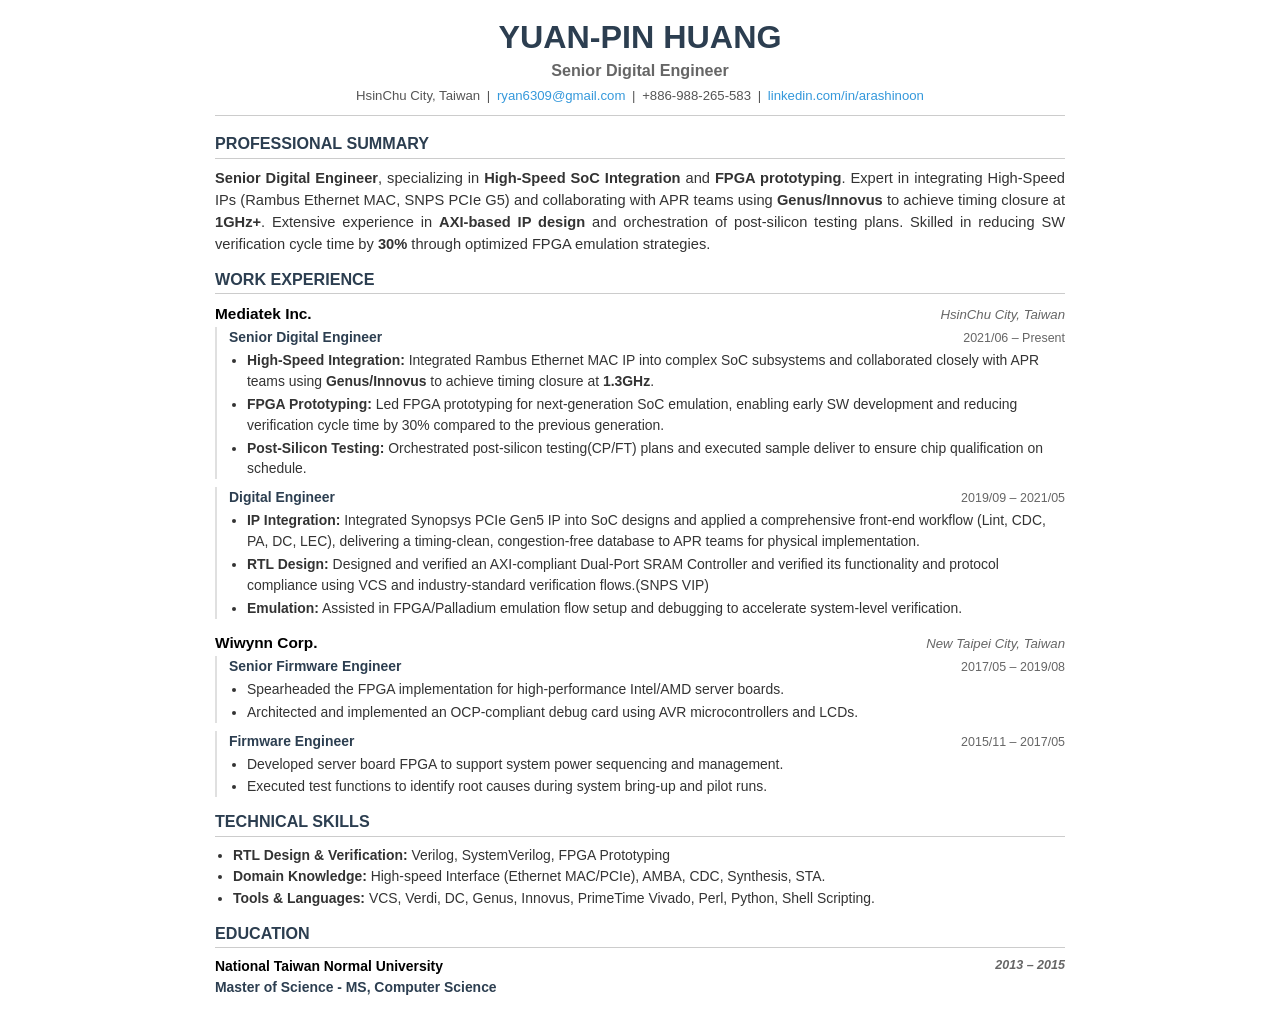
==== index.html @ 2e0be72d "Update index.html update detail" ====
<!DOCTYPE html>
<html lang="en">
<head>
    <meta charset="UTF-8">
    <meta name="viewport" content="width=device-width, initial-scale=1.0">
    <title>Resume - Yuan-Pin Huang</title>
    <style>
        :root {
            --primary-color: #2c3e50;
            --accent-color: #3498db;
            --text-color: #333;
            --bg-color: #fff;
        }

        body {
            font-family: 'Segoe UI', Tahoma, Geneva, Verdana, sans-serif;
            line-height: 1.5;
            font-size: 11pt;
            color: var(--text-color);
            background-color: var(--bg-color);
            margin: 0;
            padding: 20px;
        }

        .resume-container {
            max-width: 850px;
            margin: 0 auto;
            padding: 0;
        }

        a { color: var(--accent-color); text-decoration: none; }
        
        header {
            text-align: center;
            margin-bottom: 15px;
            border-bottom: 1px solid #ccc;
            padding-bottom: 10px;
        }

        h1 {
            margin: 0;
            font-size: 2.2em;
            color: var(--primary-color);
            text-transform: uppercase;
            line-height: 1.1;
        }

        .job-title-main {
            font-size: 1.1em;
            color: #666;
            font-weight: 600;
            margin: 3px 0;
        }

        .contact-info { font-size: 0.9em; color: #555; margin-top: 3px; }
        .contact-info span { margin: 0 3px; }

        h2 {
            color: var(--primary-color);
            border-bottom: 1px solid #ccc;
            padding-bottom: 2px;
            margin-top: 12px;
            margin-bottom: 8px;
            font-size: 1.1em;
            text-transform: uppercase;
        }

        p { margin: 0 0 5px 0; text-align: justify; }

        .job-entry {
            margin-bottom: 12px;
        }

        .company-header {
            display: flex;
            justify-content: space-between;
            align-items: baseline;
            margin-bottom: 2px;
        }

        .company-name { font-weight: bold; font-size: 1.05em; color: #000; }
        .location { font-style: italic; color: #666; font-size: 0.9em; }

        .role-block {
            padding-left: 12px;
            border-left: 2px solid #e0e0e0;
            margin-bottom: 4px;
        }

        .role-block + .role-block {
            margin-top: 8px;
        }

        .role-header {
            display: flex;
            justify-content: space-between;
            align-items: baseline;
            margin-bottom: 1px;
        }

        .role-title { font-weight: 700; color: var(--primary-color); font-size: 0.95em; }
        .role-date { font-family: 'Segoe UI', sans-serif; color: #666; font-size: 0.85em; }

        ul {
            margin-top: 2px;
            padding-left: 18px;
            margin-bottom: 0;
        }

        li {
            margin-bottom: 2px;
            font-size: 0.95em;
        }

        .skills-list li { margin-bottom: 1px; }

        .education-entry { margin-bottom: 6px; }
        .education-header {
            display: flex;
            justify-content: space-between;
            font-weight: bold;
            font-size: 0.95em;
            color: #000;
        }
        .education-degree {
            color: var(--primary-color);
            font-weight: 600;
            font-size: 0.95em;
            margin-top: 0px;
        }

        @media print {
            @page {
                margin: 0.5cm 1cm;
                size: A4;
            }
            body { background-color: #fff; -webkit-print-color-adjust: exact; }
            .resume-container { width: 100%; padding: 0; margin: 0; }
        }
    </style>
</head>
<body>

    <div class="resume-container">
        <header>
            <h1>Yuan-Pin Huang</h1> 
            <div class="job-title-main">Senior Digital Engineer</div>
            <div class="contact-info">
                <span>HsinChu City, Taiwan</span> |
                <span><a href="mailto:ryan6309@gmail.com">ryan6309@gmail.com</a></span> |
                <span>+886-988-265-583</span> |
                <span><a href="https://www.linkedin.com/in/arashinoon/" target="_blank">linkedin.com/in/arashinoon</a></span>
            </div>
        </header>

        <section>
            <h2>Professional Summary</h2>
            <div class="section-content">
                <p>
                    <b>Senior Digital Engineer</b>, specializing in <b>High-Speed SoC Integration</b> and <b>FPGA prototyping</b>. Expert in integrating High-Speed IPs (Rambus Ethernet MAC, SNPS PCIe G5) and collaborating with APR teams using <b>Genus/Innovus</b>  to achieve timing closure at <b>1GHz+</b>. Extensive experience in <b>AXI-based IP design</b> and orchestration of post-silicon testing plans. Skilled in reducing SW verification cycle time by <b>30%</b> through optimized FPGA emulation strategies.
                </p>
            </div>
        </section>

        <section>
            <h2>Work Experience</h2>
            
            <div class="job-entry">
                <div class="company-header">
                    <span class="company-name">Mediatek Inc.</span>
                    <span class="location">HsinChu City, Taiwan</span>
                </div>

                <div class="role-block">
                    <div class="role-header">
                        <span class="role-title">Senior Digital Engineer</span>
                        <span class="role-date">2021/06 – Present</span>
                    </div>
                    <ul>
                        <li><strong>High-Speed Integration:</strong> Integrated Rambus Ethernet MAC IP into complex SoC subsystems and collaborated closely with APR teams using <b>Genus/Innovus</b> to achieve timing closure at <b>1.3GHz</b>.</li>
                        <li><strong>FPGA Prototyping:</strong> Led FPGA prototyping for next-generation SoC emulation, enabling early SW development and reducing verification cycle time by 30% compared to the previous generation.</li>
                        <li><strong>Post-Silicon Testing:</strong> Orchestrated post-silicon testing(CP/FT) plans and executed sample deliver to ensure chip qualification on schedule. </li>
                    </ul>
                </div>

                <div class="role-block">
                    <div class="role-header">
                        <span class="role-title">Digital Engineer</span>
                        <span class="role-date">2019/09 – 2021/05</span>
                    </div>
                    <ul>
                        <li><strong>IP Integration:</strong> Integrated Synopsys PCIe Gen5 IP into SoC designs and applied a comprehensive front-end workflow (Lint, CDC, PA, DC, LEC), delivering a timing-clean, congestion-free database to APR teams for physical implementation.</li>
                        <li><strong>RTL Design:</strong> Designed and verified an AXI-compliant Dual-Port SRAM Controller and verified its functionality and protocol compliance using VCS and industry-standard verification flows.(SNPS VIP)</li>
                        <li><strong>Emulation:</strong> Assisted in FPGA/Palladium emulation flow setup and debugging to accelerate system-level verification.</li>
                    </ul>
                </div>
            </div>

            <div class="job-entry">
                <div class="company-header">
                    <span class="company-name">Wiwynn Corp.</span>
                    <span class="location">New Taipei City, Taiwan</span>
                </div>

                <div class="role-block">
                    <div class="role-header">
                        <span class="role-title">Senior Firmware Engineer</span>
                        <span class="role-date">2017/05 – 2019/08</span>
                    </div>
                    <ul>
                        <li>Spearheaded the FPGA implementation for high-performance Intel/AMD server boards.</li>
                        <li>Architected and implemented an OCP-compliant debug card using AVR microcontrollers and LCDs.</li>
                    </ul>
                </div>

                <div class="role-block">
                    <div class="role-header">
                        <span class="role-title">Firmware Engineer</span>
                        <span class="role-date">2015/11 – 2017/05</span>
                    </div>
                    <ul>
                        <li>Developed server board FPGA to support system power sequencing and management.</li>
                        <li>Executed test functions to identify root causes during system bring-up and pilot runs.</li>
                    </ul>
                </div>
            </div>

        </section>

        <section>
            <h2>Technical Skills</h2>
            <ul class="skills-list">
                <li><strong>RTL Design & Verification:</strong> Verilog, SystemVerilog, FPGA Prototyping</li>
                <li><strong>Domain Knowledge:</strong> High-speed Interface (Ethernet MAC/PCIe), AMBA, CDC, Synthesis, STA.</li>
                <li><strong>Tools & Languages:</strong> VCS, Verdi, DC, Genus, Innovus, PrimeTime Vivado, Perl, Python, Shell Scripting.</li>
            </ul>
        </section>

        <section>
            <h2>Education</h2>
            <div class="section-content">
                <div class="education-entry">
                    <div class="education-header">
                        <span>National Taiwan Normal University</span>
                        <span class="location">2013 – 2015</span>
                    </div>
                    <div class="education-degree">Master of Science - MS, Computer Science</div>
                </div>
            </div>
        </section>

    </div>

</body>
</html>
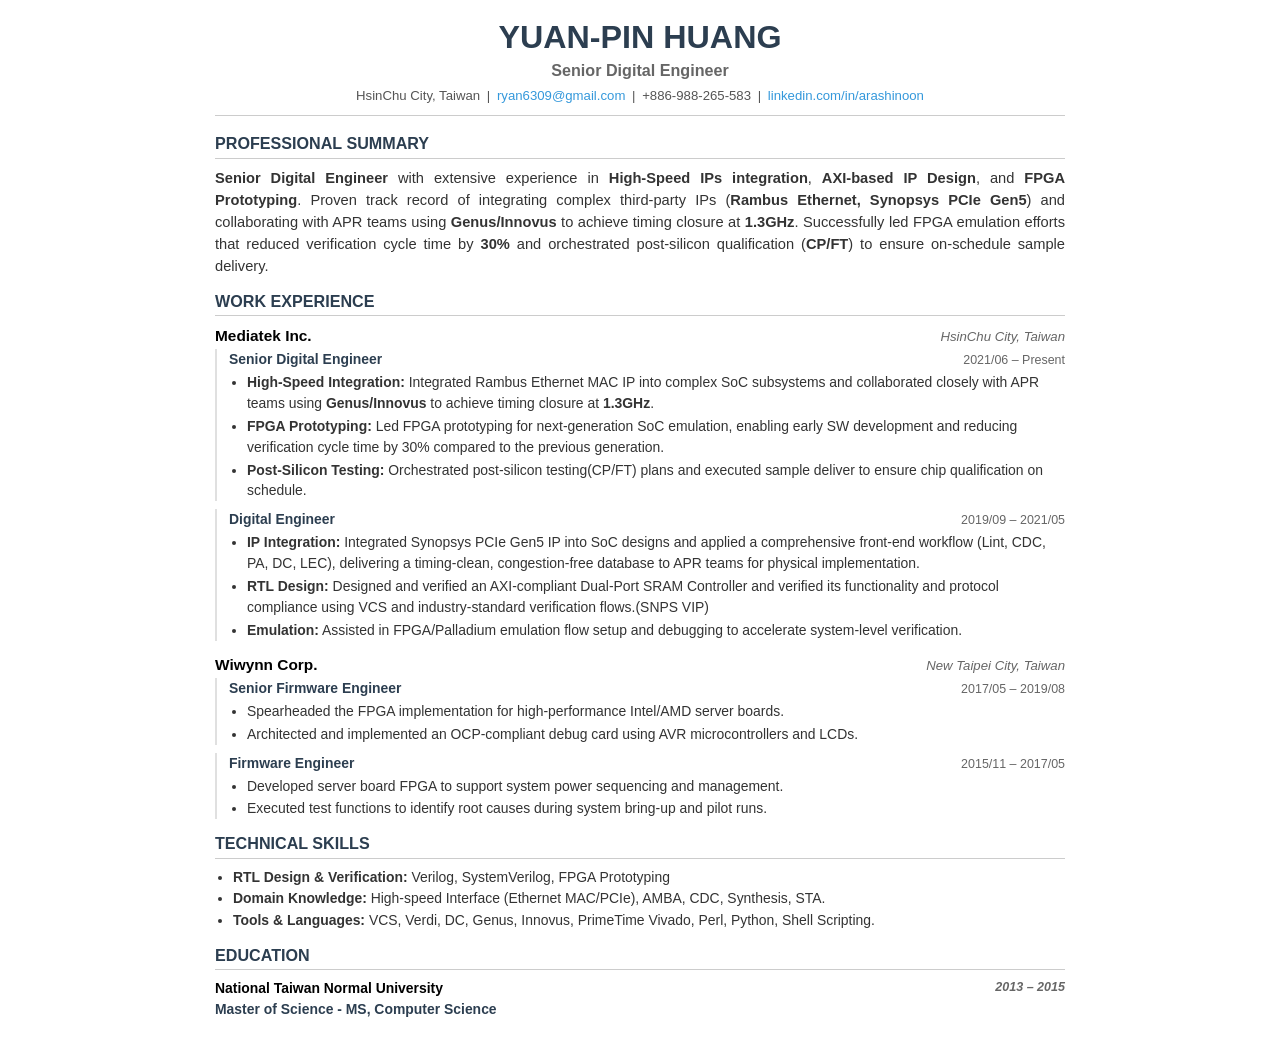
==== commit affb8bdf: "Update index.html update summary" ====
--- a/index.html
+++ b/index.html
@@ -157,7 +157,7 @@
             <h2>Professional Summary</h2>
             <div class="section-content">
                 <p>
-                    <b>Senior Digital Engineer</b>, specializing in <b>High-Speed SoC Integration</b> and <b>FPGA prototyping</b>. Expert in integrating High-Speed IPs (Rambus Ethernet MAC, SNPS PCIe G5) and collaborating with APR teams using <b>Genus/Innovus</b>  to achieve timing closure at <b>1GHz+</b>. Extensive experience in <b>AXI-based IP design</b> and orchestration of post-silicon testing plans. Skilled in reducing SW verification cycle time by <b>30%</b> through optimized FPGA emulation strategies.
+                    <b>Senior Digital Engineer</b> with extensive experience in <b>High-Speed IPs integration</b>, <b>AXI-based IP Design</b>, and <b>FPGA Prototyping</b>. Proven track record of integrating complex third-party IPs (<b>Rambus Ethernet, Synopsys PCIe Gen5</b>) and collaborating with APR teams using <b>Genus/Innovus</b> to achieve timing closure at <b>1.3GHz</b>. Successfully led FPGA emulation efforts that reduced verification cycle time by <b>30%</b> and orchestrated post-silicon qualification (<b>CP/FT</b>) to ensure on-schedule sample delivery.
                 </p>
             </div>
         </section>
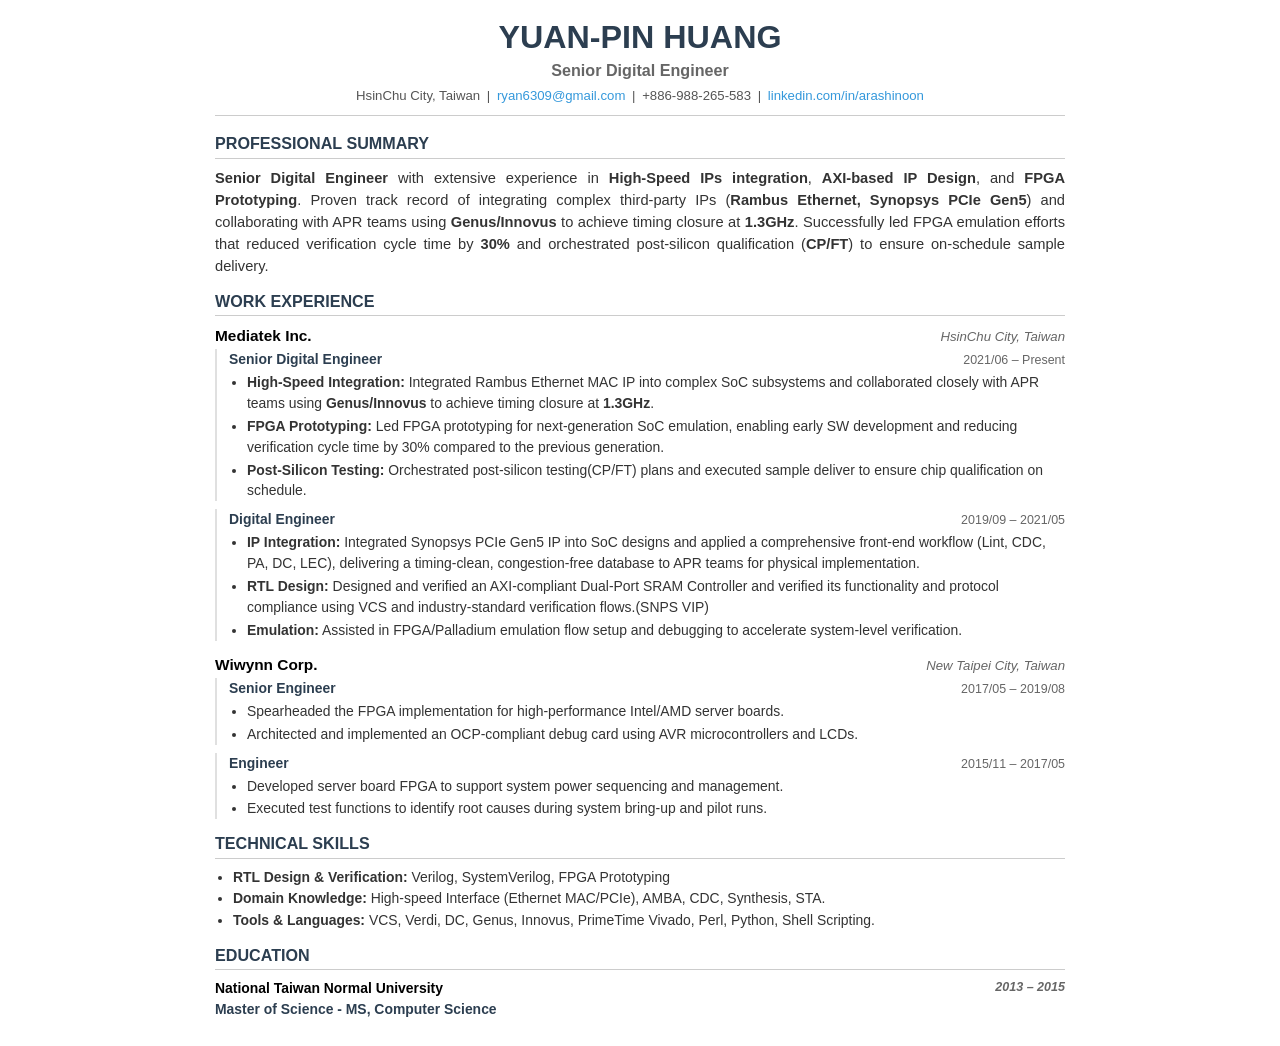
==== commit 1b69f053: "Update index.html upd" ====
--- a/index.html
+++ b/index.html
@@ -204,7 +204,7 @@
 
                 <div class="role-block">
                     <div class="role-header">
-                        <span class="role-title">Senior Firmware Engineer</span>
+                        <span class="role-title">Senior Engineer</span>
                         <span class="role-date">2017/05 – 2019/08</span>
                     </div>
                     <ul>
@@ -215,7 +215,7 @@
 
                 <div class="role-block">
                     <div class="role-header">
-                        <span class="role-title">Firmware Engineer</span>
+                        <span class="role-title">Engineer</span>
                         <span class="role-date">2015/11 – 2017/05</span>
                     </div>
                     <ul>
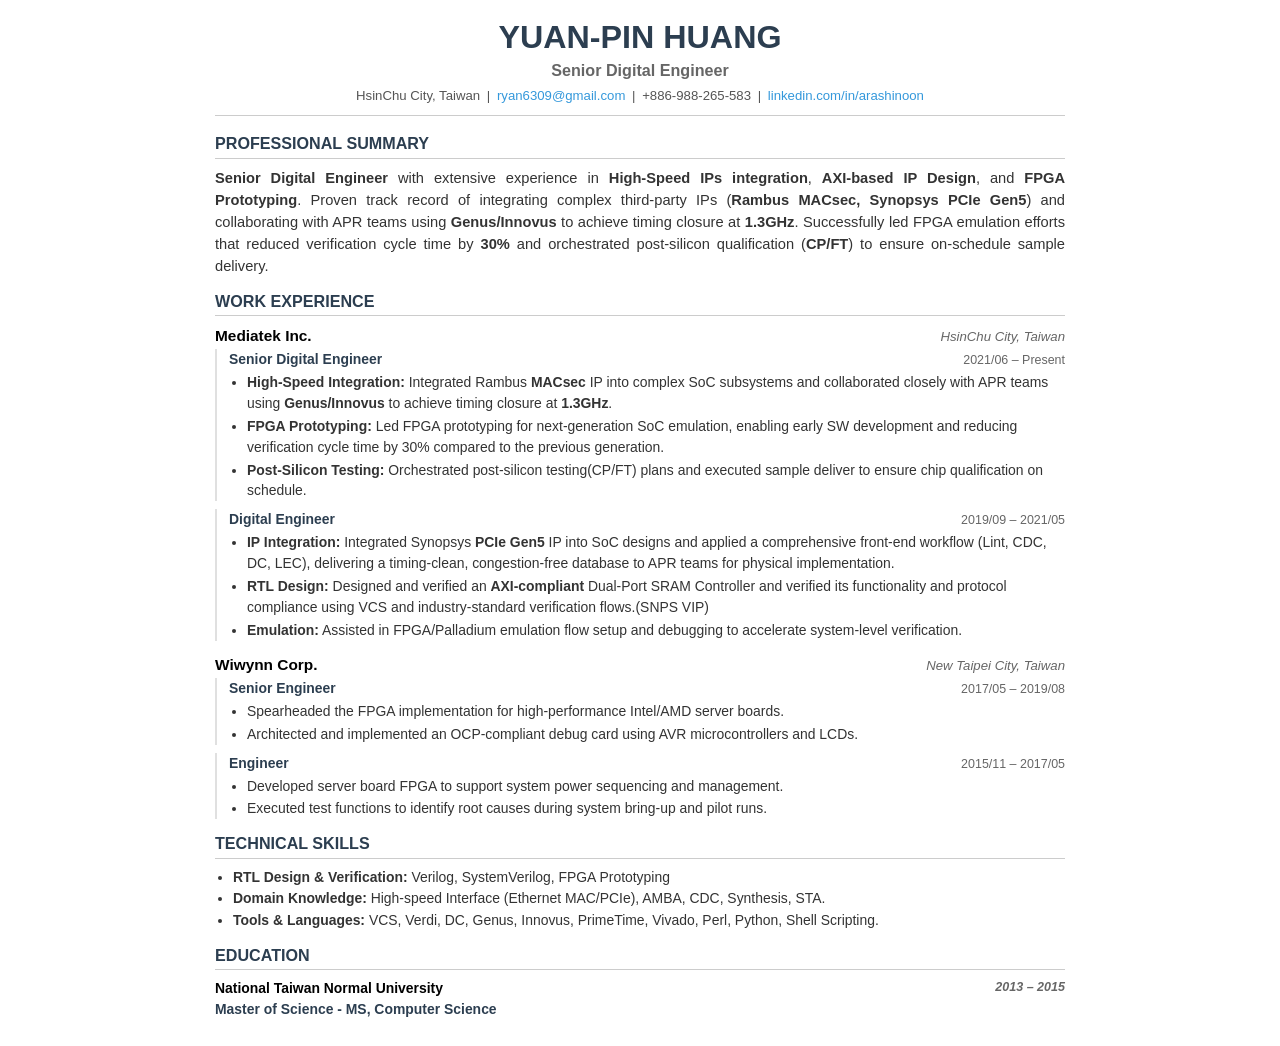
==== commit 145387e1: "Update index.html Update the terminology used in the document." ====
--- a/index.html
+++ b/index.html
@@ -157,7 +157,7 @@
             <h2>Professional Summary</h2>
             <div class="section-content">
                 <p>
-                    <b>Senior Digital Engineer</b> with extensive experience in <b>High-Speed IPs integration</b>, <b>AXI-based IP Design</b>, and <b>FPGA Prototyping</b>. Proven track record of integrating complex third-party IPs (<b>Rambus Ethernet, Synopsys PCIe Gen5</b>) and collaborating with APR teams using <b>Genus/Innovus</b> to achieve timing closure at <b>1.3GHz</b>. Successfully led FPGA emulation efforts that reduced verification cycle time by <b>30%</b> and orchestrated post-silicon qualification (<b>CP/FT</b>) to ensure on-schedule sample delivery.
+                    <b>Senior Digital Engineer</b> with extensive experience in <b>High-Speed IPs integration</b>, <b>AXI-based IP Design</b>, and <b>FPGA Prototyping</b>. Proven track record of integrating complex third-party IPs (<b>Rambus MACsec, Synopsys PCIe Gen5</b>) and collaborating with APR teams using <b>Genus/Innovus</b> to achieve timing closure at <b>1.3GHz</b>. Successfully led FPGA emulation efforts that reduced verification cycle time by <b>30%</b> and orchestrated post-silicon qualification (<b>CP/FT</b>) to ensure on-schedule sample delivery.
                 </p>
             </div>
         </section>
@@ -177,7 +177,7 @@
                         <span class="role-date">2021/06 – Present</span>
                     </div>
                     <ul>
-                        <li><strong>High-Speed Integration:</strong> Integrated Rambus Ethernet MAC IP into complex SoC subsystems and collaborated closely with APR teams using <b>Genus/Innovus</b> to achieve timing closure at <b>1.3GHz</b>.</li>
+                        <li><strong>High-Speed Integration:</strong> Integrated Rambus <b>MACsec</b> IP into complex SoC subsystems and collaborated closely with APR teams using <b>Genus/Innovus</b> to achieve timing closure at <b>1.3GHz</b>.</li>
                         <li><strong>FPGA Prototyping:</strong> Led FPGA prototyping for next-generation SoC emulation, enabling early SW development and reducing verification cycle time by 30% compared to the previous generation.</li>
                         <li><strong>Post-Silicon Testing:</strong> Orchestrated post-silicon testing(CP/FT) plans and executed sample deliver to ensure chip qualification on schedule. </li>
                     </ul>
@@ -189,8 +189,8 @@
                         <span class="role-date">2019/09 – 2021/05</span>
                     </div>
                     <ul>
-                        <li><strong>IP Integration:</strong> Integrated Synopsys PCIe Gen5 IP into SoC designs and applied a comprehensive front-end workflow (Lint, CDC, PA, DC, LEC), delivering a timing-clean, congestion-free database to APR teams for physical implementation.</li>
-                        <li><strong>RTL Design:</strong> Designed and verified an AXI-compliant Dual-Port SRAM Controller and verified its functionality and protocol compliance using VCS and industry-standard verification flows.(SNPS VIP)</li>
+                        <li><strong>IP Integration:</strong> Integrated Synopsys <b>PCIe Gen5</b> IP into SoC designs and applied a comprehensive front-end workflow (Lint, CDC, DC, LEC), delivering a timing-clean, congestion-free database to APR teams for physical implementation.</li>
+                        <li><strong>RTL Design:</strong> Designed and verified an <b>AXI-compliant</b> Dual-Port SRAM Controller and verified its functionality and protocol compliance using VCS and industry-standard verification flows.(SNPS VIP)</li>
                         <li><strong>Emulation:</strong> Assisted in FPGA/Palladium emulation flow setup and debugging to accelerate system-level verification.</li>
                     </ul>
                 </div>
@@ -232,7 +232,7 @@
             <ul class="skills-list">
                 <li><strong>RTL Design & Verification:</strong> Verilog, SystemVerilog, FPGA Prototyping</li>
                 <li><strong>Domain Knowledge:</strong> High-speed Interface (Ethernet MAC/PCIe), AMBA, CDC, Synthesis, STA.</li>
-                <li><strong>Tools & Languages:</strong> VCS, Verdi, DC, Genus, Innovus, PrimeTime Vivado, Perl, Python, Shell Scripting.</li>
+                <li><strong>Tools & Languages:</strong> VCS, Verdi, DC, Genus, Innovus, PrimeTime, Vivado, Perl, Python, Shell Scripting.</li>
             </ul>
         </section>
 
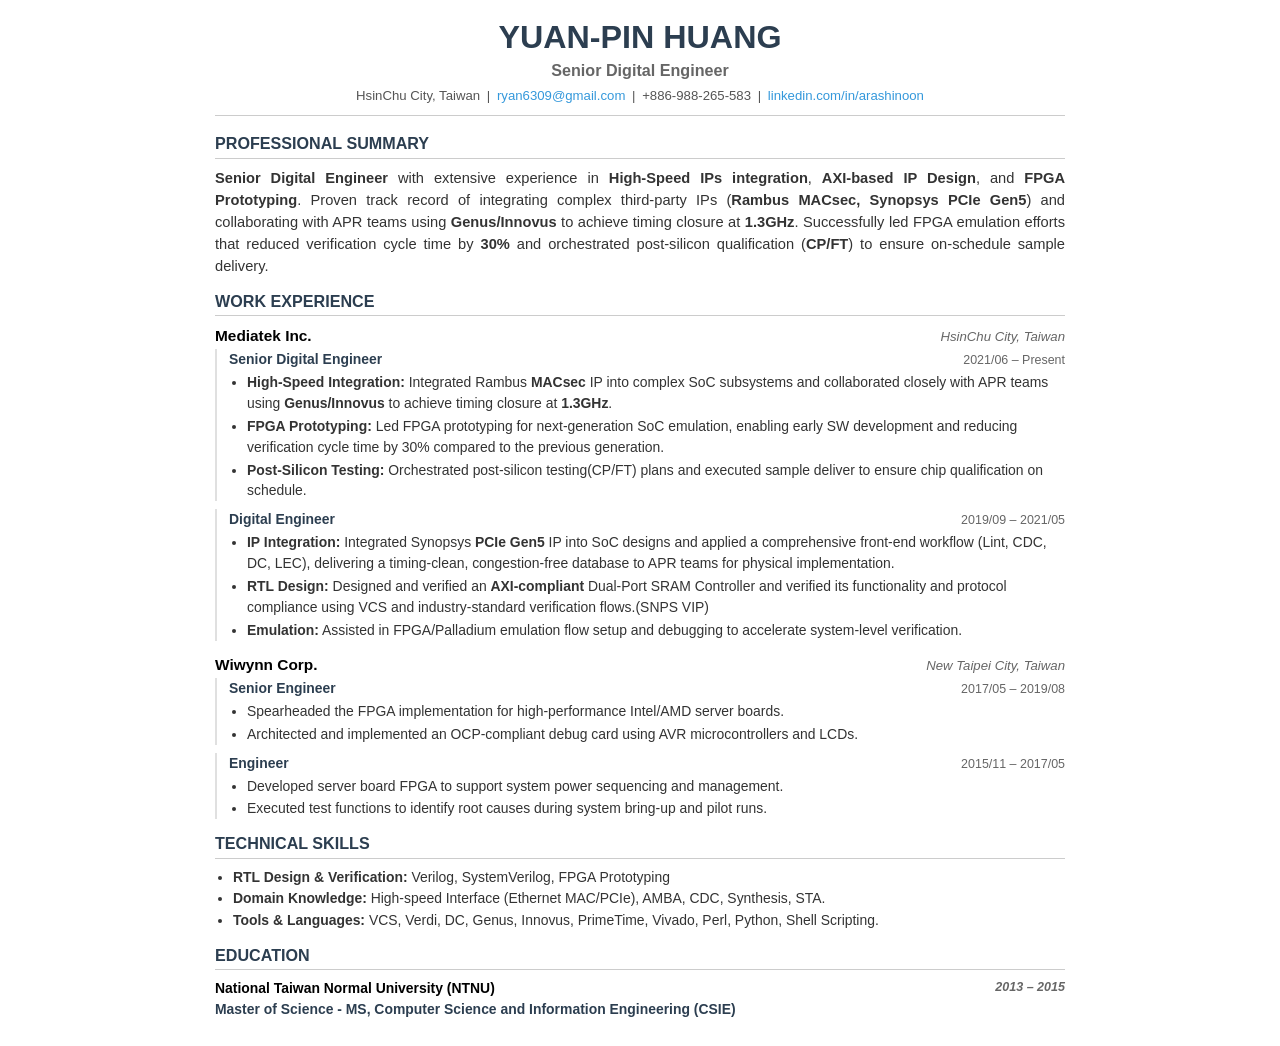
==== commit f71eff39: "Update index.html Update education" ====
--- a/index.html
+++ b/index.html
@@ -241,10 +241,10 @@
             <div class="section-content">
                 <div class="education-entry">
                     <div class="education-header">
-                        <span>National Taiwan Normal University</span>
+                        <span>National Taiwan Normal University (NTNU)</span>
                         <span class="location">2013 – 2015</span>
                     </div>
-                    <div class="education-degree">Master of Science - MS, Computer Science</div>
+                    <div class="education-degree">Master of Science - MS, Computer Science and Information Engineering (CSIE)</div>
                 </div>
             </div>
         </section>
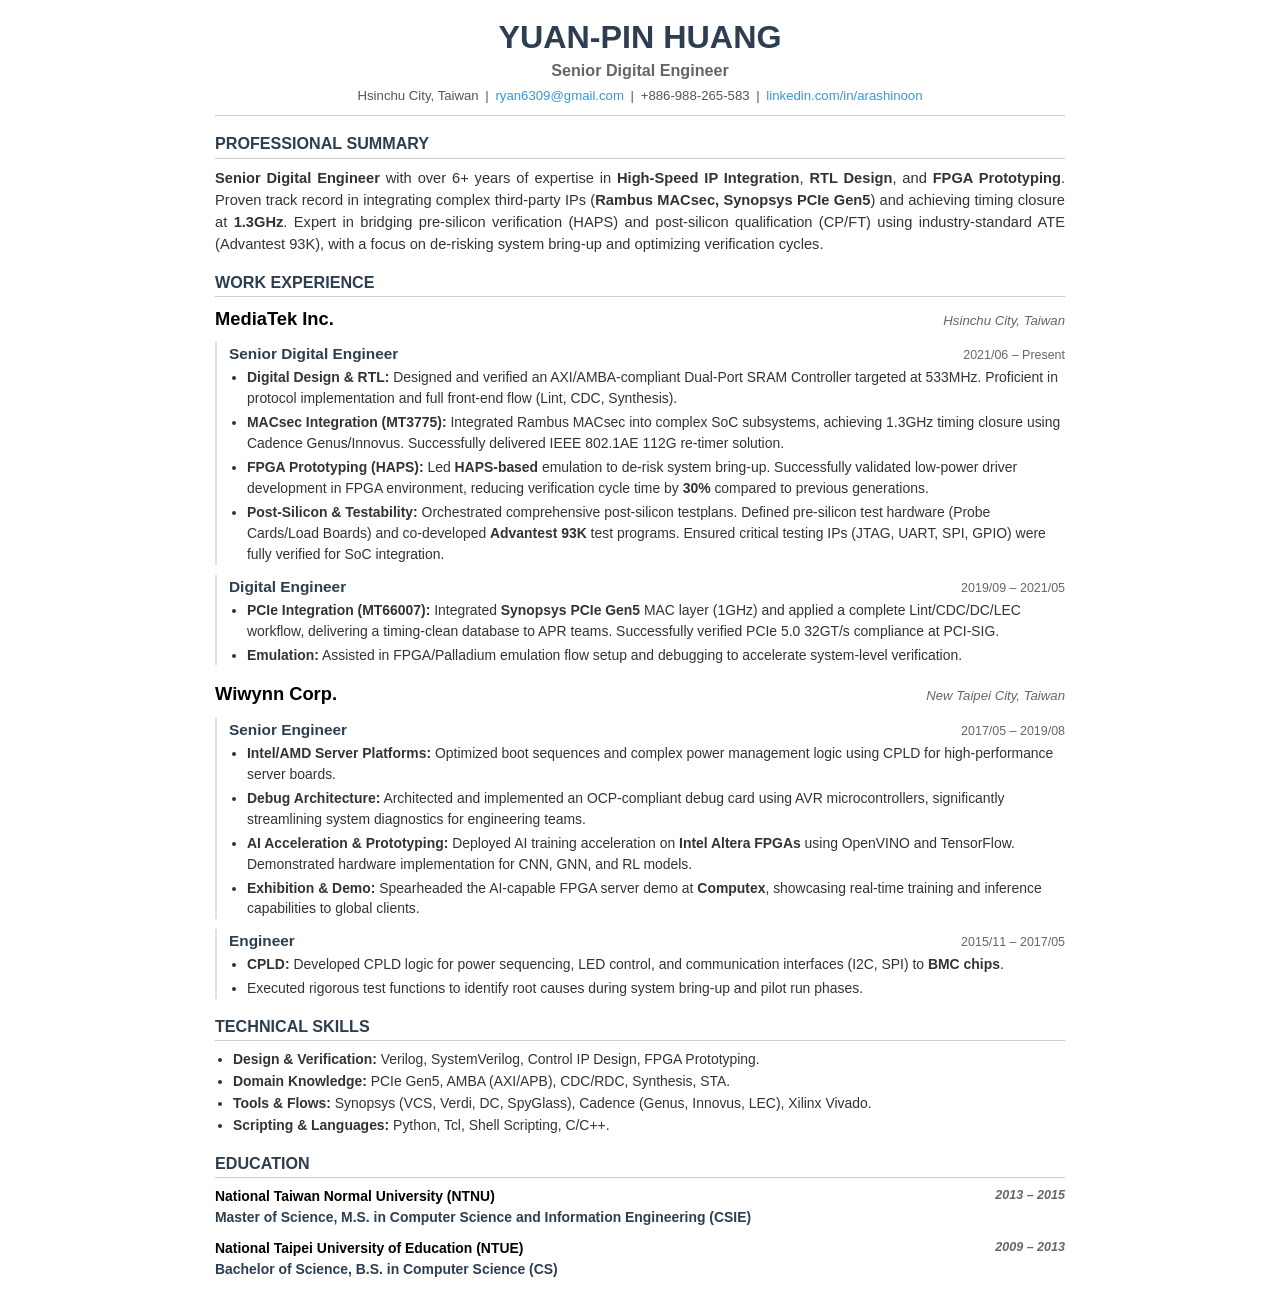
==== commit 6b95fbbf: "Update index.html Update 0327" ====
--- a/index.html
+++ b/index.html
@@ -59,7 +59,7 @@
             color: var(--primary-color);
             border-bottom: 1px solid #ccc;
             padding-bottom: 2px;
-            margin-top: 12px;
+            margin-top: 15px;
             margin-bottom: 8px;
             font-size: 1.1em;
             text-transform: uppercase;
@@ -68,27 +68,27 @@
         p { margin: 0 0 5px 0; text-align: justify; }
 
         .job-entry {
-            margin-bottom: 12px;
+            margin-bottom: 15px;
         }
 
         .company-header {
             display: flex;
             justify-content: space-between;
             align-items: baseline;
-            margin-bottom: 2px;
-        }
-
-        .company-name { font-weight: bold; font-size: 1.05em; color: #000; }
+            margin-bottom: 10px;
+        }
+
+        .company-name { font-weight: bold; font-size: 1.25em; color: #000; }
         .location { font-style: italic; color: #666; font-size: 0.9em; }
 
         .role-block {
             padding-left: 12px;
             border-left: 2px solid #e0e0e0;
-            margin-bottom: 4px;
+            margin-bottom: 6px;
         }
 
         .role-block + .role-block {
-            margin-top: 8px;
+            margin-top: 10px;
         }
 
         .role-header {
@@ -98,7 +98,7 @@
             margin-bottom: 1px;
         }
 
-        .role-title { font-weight: 700; color: var(--primary-color); font-size: 0.95em; }
+        .role-title { font-weight: 700; color: var(--primary-color); font-size: 1.05em; }
         .role-date { font-family: 'Segoe UI', sans-serif; color: #666; font-size: 0.85em; }
 
         ul {
@@ -108,13 +108,15 @@
         }
 
         li {
-            margin-bottom: 2px;
+            margin-bottom: 3px;
             font-size: 0.95em;
         }
 
-        .skills-list li { margin-bottom: 1px; }
-
-        .education-entry { margin-bottom: 6px; }
+        .skills-list li {
+            margin-bottom: 1px;
+        }
+
+        .education-entry { margin-bottom: 10px; }
         .education-header {
             display: flex;
             justify-content: space-between;
@@ -126,16 +128,17 @@
             color: var(--primary-color);
             font-weight: 600;
             font-size: 0.95em;
-            margin-top: 0px;
+            margin-bottom: 8px;
         }
 
         @media print {
             @page {
-                margin: 0.5cm 1cm;
+                margin: 0.8cm 1.2cm;
                 size: A4;
             }
             body { background-color: #fff; -webkit-print-color-adjust: exact; }
             .resume-container { width: 100%; padding: 0; margin: 0; }
+            h2 { margin-top: 10px; }
         }
     </style>
 </head>
@@ -146,7 +149,7 @@
             <h1>Yuan-Pin Huang</h1> 
             <div class="job-title-main">Senior Digital Engineer</div>
             <div class="contact-info">
-                <span>HsinChu City, Taiwan</span> |
+                <span>Hsinchu City, Taiwan</span> |
                 <span><a href="mailto:ryan6309@gmail.com">ryan6309@gmail.com</a></span> |
                 <span>+886-988-265-583</span> |
                 <span><a href="https://www.linkedin.com/in/arashinoon/" target="_blank">linkedin.com/in/arashinoon</a></span>
@@ -157,7 +160,7 @@
             <h2>Professional Summary</h2>
             <div class="section-content">
                 <p>
-                    <b>Senior Digital Engineer</b> with extensive experience in <b>High-Speed IPs integration</b>, <b>AXI-based IP Design</b>, and <b>FPGA Prototyping</b>. Proven track record of integrating complex third-party IPs (<b>Rambus MACsec, Synopsys PCIe Gen5</b>) and collaborating with APR teams using <b>Genus/Innovus</b> to achieve timing closure at <b>1.3GHz</b>. Successfully led FPGA emulation efforts that reduced verification cycle time by <b>30%</b> and orchestrated post-silicon qualification (<b>CP/FT</b>) to ensure on-schedule sample delivery.
+                    <b>Senior Digital Engineer</b> with over 6+ years of expertise in <b>High-Speed IP Integration</b>, <b>RTL Design</b>, and <b>FPGA Prototyping</b>. Proven track record in integrating complex third-party IPs (<b>Rambus MACsec, Synopsys PCIe Gen5</b>) and achieving timing closure at <b>1.3GHz</b>. Expert in bridging pre-silicon verification (HAPS) and post-silicon qualification (CP/FT) using industry-standard ATE (Advantest 93K), with a focus on de-risking system bring-up and optimizing verification cycles.
                 </p>
             </div>
         </section>
@@ -167,8 +170,8 @@
             
             <div class="job-entry">
                 <div class="company-header">
-                    <span class="company-name">Mediatek Inc.</span>
-                    <span class="location">HsinChu City, Taiwan</span>
+                    <span class="company-name">MediaTek Inc.</span>
+                    <span class="location">Hsinchu City, Taiwan</span>
                 </div>
 
                 <div class="role-block">
@@ -177,9 +180,10 @@
                         <span class="role-date">2021/06 – Present</span>
                     </div>
                     <ul>
-                        <li><strong>High-Speed Integration:</strong> Integrated Rambus <b>MACsec</b> IP into complex SoC subsystems and collaborated closely with APR teams using <b>Genus/Innovus</b> to achieve timing closure at <b>1.3GHz</b>.</li>
-                        <li><strong>FPGA Prototyping:</strong> Led FPGA prototyping for next-generation SoC emulation, enabling early SW development and reducing verification cycle time by 30% compared to the previous generation.</li>
-                        <li><strong>Post-Silicon Testing:</strong> Orchestrated post-silicon testing(CP/FT) plans and executed sample deliver to ensure chip qualification on schedule. </li>
+                        <li><strong>Digital Design & RTL:</strong> Designed and verified an AXI/AMBA-compliant Dual-Port SRAM Controller targeted at 533MHz. Proficient in protocol implementation and full front-end flow (Lint, CDC, Synthesis).</li>
+                        <li><strong>MACsec Integration (MT3775):</strong> Integrated Rambus MACsec into complex SoC subsystems, achieving 1.3GHz timing closure using Cadence Genus/Innovus. Successfully delivered IEEE 802.1AE 112G re-timer solution.</li>
+                        <li><strong>FPGA Prototyping (HAPS):</strong> Led <strong>HAPS-based</strong> emulation to de-risk system bring-up. Successfully validated low-power driver development in FPGA environment, reducing verification cycle time by <strong>30%</strong> compared to previous generations.</li>
+                        <li><strong>Post-Silicon & Testability:</strong> Orchestrated comprehensive post-silicon testplans. Defined pre-silicon test hardware (Probe Cards/Load Boards) and co-developed <strong>Advantest 93K</strong> test programs. Ensured critical testing IPs (JTAG, UART, SPI, GPIO) were fully verified for SoC integration.</li>
                     </ul>
                 </div>
 
@@ -189,8 +193,7 @@
                         <span class="role-date">2019/09 – 2021/05</span>
                     </div>
                     <ul>
-                        <li><strong>IP Integration:</strong> Integrated Synopsys <b>PCIe Gen5</b> IP into SoC designs and applied a comprehensive front-end workflow (Lint, CDC, DC, LEC), delivering a timing-clean, congestion-free database to APR teams for physical implementation.</li>
-                        <li><strong>RTL Design:</strong> Designed and verified an <b>AXI-compliant</b> Dual-Port SRAM Controller and verified its functionality and protocol compliance using VCS and industry-standard verification flows.(SNPS VIP)</li>
+                        <li><strong>PCIe Integration (MT66007):</strong> Integrated <strong>Synopsys PCIe Gen5</strong> MAC layer (1GHz) and applied a complete Lint/CDC/DC/LEC workflow, delivering a timing-clean database to APR teams. Successfully verified PCIe 5.0 32GT/s compliance at PCI-SIG.</li>
                         <li><strong>Emulation:</strong> Assisted in FPGA/Palladium emulation flow setup and debugging to accelerate system-level verification.</li>
                     </ul>
                 </div>
@@ -208,8 +211,10 @@
                         <span class="role-date">2017/05 – 2019/08</span>
                     </div>
                     <ul>
-                        <li>Spearheaded the FPGA implementation for high-performance Intel/AMD server boards.</li>
-                        <li>Architected and implemented an OCP-compliant debug card using AVR microcontrollers and LCDs.</li>
+                        <li><strong>Intel/AMD Server Platforms:</strong> Optimized boot sequences and complex power management logic using CPLD for high-performance server boards.</li>
+                        <li><strong>Debug Architecture:</strong> Architected and implemented an OCP-compliant debug card using AVR microcontrollers, significantly streamlining system diagnostics for engineering teams.</li>
+                        <li><strong>AI Acceleration & Prototyping:</strong> Deployed AI training acceleration on <strong>Intel Altera FPGAs</strong> using OpenVINO and TensorFlow. Demonstrated hardware implementation for CNN, GNN, and RL models.</li>
+                        <li><strong>Exhibition & Demo:</strong> Spearheaded the AI-capable FPGA server demo at <strong>Computex</strong>, showcasing real-time training and inference capabilities to global clients.</li>
                     </ul>
                 </div>
 
@@ -219,8 +224,8 @@
                         <span class="role-date">2015/11 – 2017/05</span>
                     </div>
                     <ul>
-                        <li>Developed server board FPGA to support system power sequencing and management.</li>
-                        <li>Executed test functions to identify root causes during system bring-up and pilot runs.</li>
+                        <li><strong>CPLD:</strong> Developed CPLD logic for power sequencing, LED control, and communication interfaces (I2C, SPI) to <strong>BMC chips</strong>.</li>
+                        <li>Executed rigorous test functions to identify root causes during system bring-up and pilot run phases.</li>
                     </ul>
                 </div>
             </div>
@@ -230,9 +235,10 @@
         <section>
             <h2>Technical Skills</h2>
             <ul class="skills-list">
-                <li><strong>RTL Design & Verification:</strong> Verilog, SystemVerilog, FPGA Prototyping</li>
-                <li><strong>Domain Knowledge:</strong> High-speed Interface (Ethernet MAC/PCIe), AMBA, CDC, Synthesis, STA.</li>
-                <li><strong>Tools & Languages:</strong> VCS, Verdi, DC, Genus, Innovus, PrimeTime, Vivado, Perl, Python, Shell Scripting.</li>
+                <li><strong>Design & Verification:</strong> Verilog, SystemVerilog, Control IP Design, FPGA Prototyping.</li>
+                <li><strong>Domain Knowledge:</strong> PCIe Gen5, AMBA (AXI/APB), CDC/RDC, Synthesis, STA.</li>
+                <li><strong>Tools & Flows:</strong> Synopsys (VCS, Verdi, DC, SpyGlass), Cadence (Genus, Innovus, LEC), Xilinx Vivado.</li>
+                <li><strong>Scripting & Languages:</strong> Python, Tcl, Shell Scripting, C/C++.</li>
             </ul>
         </section>
 
@@ -244,7 +250,13 @@
                         <span>National Taiwan Normal University (NTNU)</span>
                         <span class="location">2013 – 2015</span>
                     </div>
-                    <div class="education-degree">Master of Science - MS, Computer Science and Information Engineering (CSIE)</div>
+                    <div class="education-degree">Master of Science, M.S. in Computer Science and Information Engineering (CSIE)</div>
+                    
+                    <div class="education-header" style="margin-top: 10px;">
+                        <span>National Taipei University of Education (NTUE)</span>
+                        <span class="location">2009 – 2013</span>
+                    </div>
+                    <div class="education-degree">Bachelor of Science, B.S. in Computer Science (CS)</div>
                 </div>
             </div>
         </section>
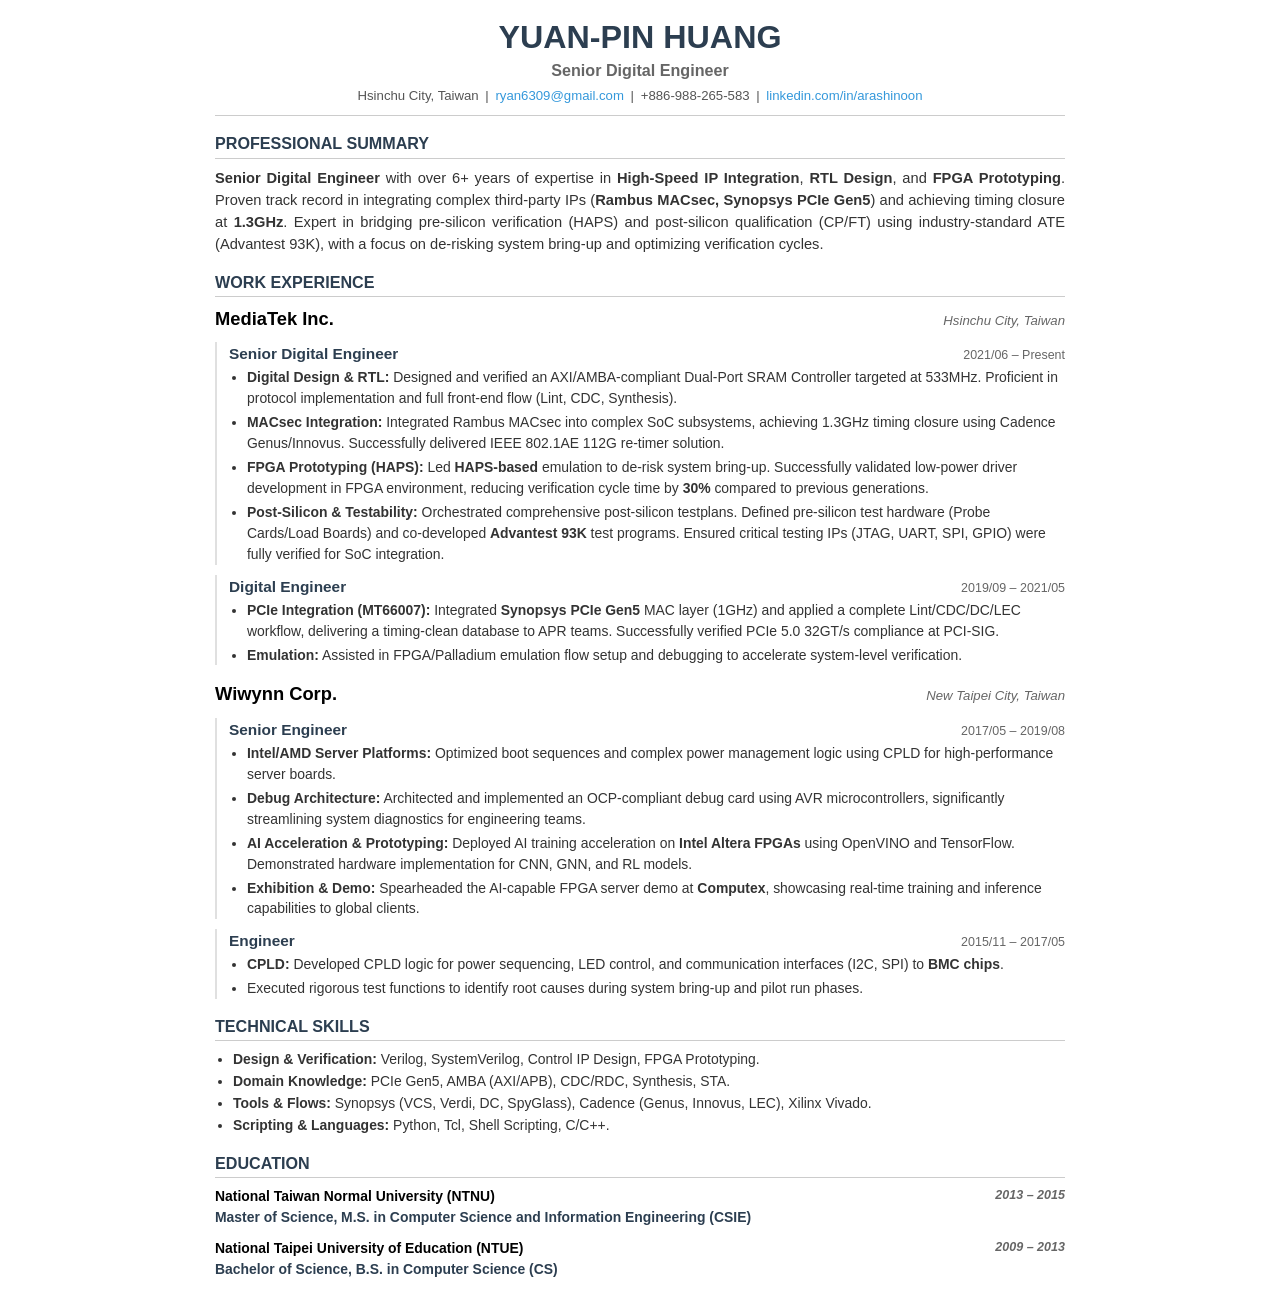
==== commit 627cefb7: "Update index.html update" ====
--- a/index.html
+++ b/index.html
@@ -181,7 +181,7 @@
                     </div>
                     <ul>
                         <li><strong>Digital Design & RTL:</strong> Designed and verified an AXI/AMBA-compliant Dual-Port SRAM Controller targeted at 533MHz. Proficient in protocol implementation and full front-end flow (Lint, CDC, Synthesis).</li>
-                        <li><strong>MACsec Integration (MT3775):</strong> Integrated Rambus MACsec into complex SoC subsystems, achieving 1.3GHz timing closure using Cadence Genus/Innovus. Successfully delivered IEEE 802.1AE 112G re-timer solution.</li>
+                        <li><strong>MACsec Integration:</strong> Integrated Rambus MACsec into complex SoC subsystems, achieving 1.3GHz timing closure using Cadence Genus/Innovus. Successfully delivered IEEE 802.1AE 112G re-timer solution.</li>
                         <li><strong>FPGA Prototyping (HAPS):</strong> Led <strong>HAPS-based</strong> emulation to de-risk system bring-up. Successfully validated low-power driver development in FPGA environment, reducing verification cycle time by <strong>30%</strong> compared to previous generations.</li>
                         <li><strong>Post-Silicon & Testability:</strong> Orchestrated comprehensive post-silicon testplans. Defined pre-silicon test hardware (Probe Cards/Load Boards) and co-developed <strong>Advantest 93K</strong> test programs. Ensured critical testing IPs (JTAG, UART, SPI, GPIO) were fully verified for SoC integration.</li>
                     </ul>
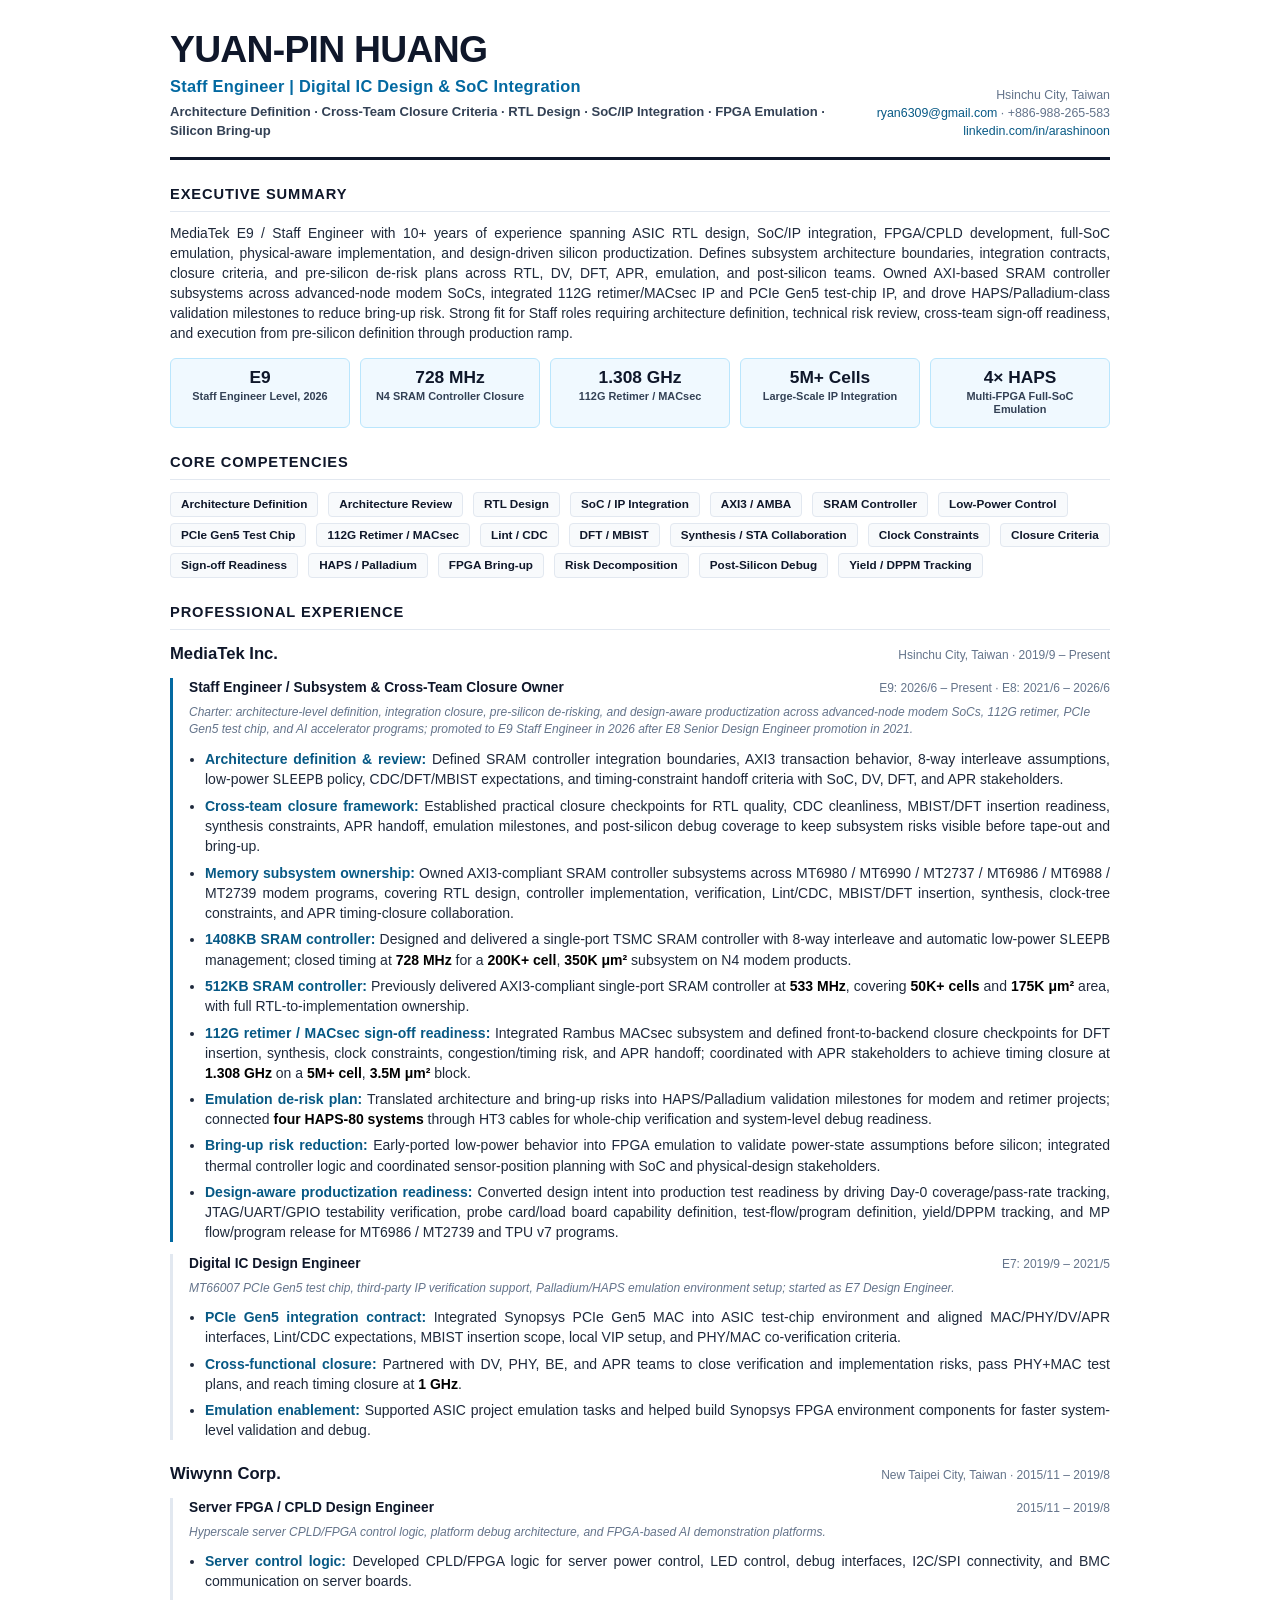
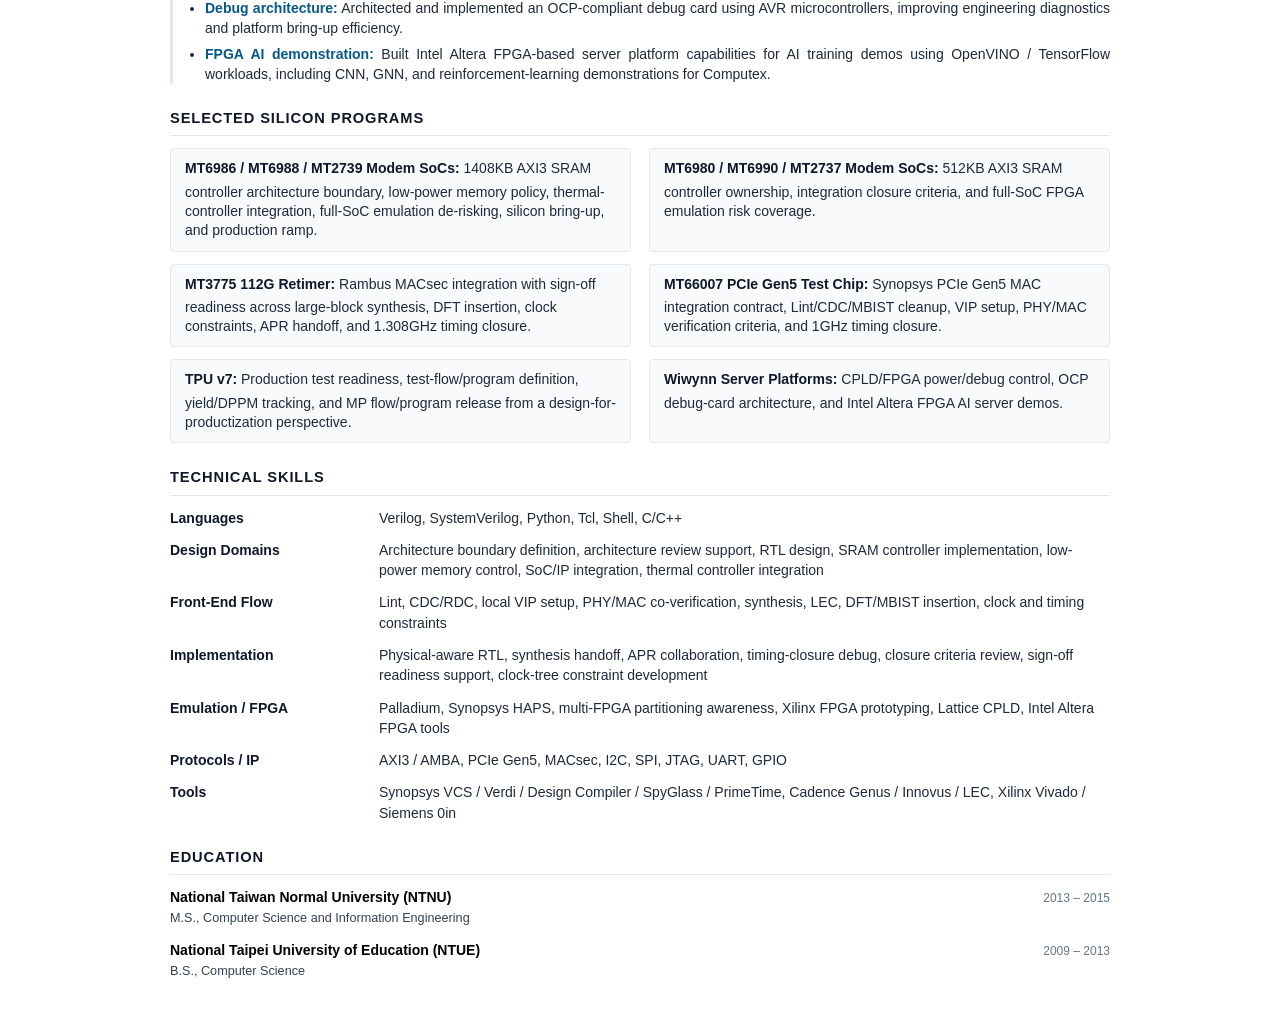
==== commit c526631a: "Update index.html update to E9 version" ====
--- a/index.html
+++ b/index.html
@@ -1,267 +1,480 @@
 <!DOCTYPE html>
 <html lang="en">
 <head>
-    <meta charset="UTF-8">
-    <meta name="viewport" content="width=device-width, initial-scale=1.0">
-    <title>Resume - Yuan-Pin Huang</title>
+    <meta charset="UTF-8" />
+    <meta name="viewport" content="width=device-width, initial-scale=1.0" />
+    <title>Yuan-Pin Huang - Staff Engineer, Digital IC Design & SoC Integration</title>
     <style>
         :root {
-            --primary-color: #2c3e50;
-            --accent-color: #3498db;
-            --text-color: #333;
-            --bg-color: #fff;
-        }
+            --slate-900: #0f172a;
+            --slate-800: #1e293b;
+            --slate-700: #334155;
+            --slate-500: #64748b;
+            --sky-800: #075985;
+            --sky-700: #0369a1;
+            --sky-50: #f0f9ff;
+            --border-light: #e2e8f0;
+            --bg-panel: #f8fafc;
+            --white: #ffffff;
+        }
+
+        * { box-sizing: border-box; }
 
         body {
-            font-family: 'Segoe UI', Tahoma, Geneva, Verdana, sans-serif;
-            line-height: 1.5;
-            font-size: 11pt;
-            color: var(--text-color);
-            background-color: var(--bg-color);
             margin: 0;
-            padding: 20px;
+            padding: 32px 40px;
+            background: var(--white);
+            color: var(--slate-800);
+            font-family: -apple-system, BlinkMacSystemFont, "Segoe UI", Roboto, Helvetica, Arial, sans-serif;
+            font-size: 10.5pt;
+            line-height: 1.44;
+            -webkit-font-smoothing: antialiased;
         }
 
         .resume-container {
-            max-width: 850px;
+            max-width: 940px;
             margin: 0 auto;
-            padding: 0;
-        }
-
-        a { color: var(--accent-color); text-decoration: none; }
-        
+        }
+
+        a {
+            color: var(--sky-800);
+            text-decoration: none;
+            border-bottom: 1px solid transparent;
+        }
+        a:hover { border-bottom-color: var(--sky-800); }
+
         header {
-            text-align: center;
-            margin-bottom: 15px;
-            border-bottom: 1px solid #ccc;
-            padding-bottom: 10px;
+            border-bottom: 3px solid var(--slate-900);
+            padding-bottom: 16px;
+            margin-bottom: 22px;
+        }
+
+        .header-grid {
+            display: flex;
+            justify-content: space-between;
+            align-items: flex-end;
+            gap: 20px;
         }
 
         h1 {
             margin: 0;
-            font-size: 2.2em;
-            color: var(--primary-color);
+            color: var(--slate-900);
+            font-size: 28pt;
+            line-height: 0.95;
+            font-weight: 850;
+            letter-spacing: -0.02em;
             text-transform: uppercase;
-            line-height: 1.1;
-        }
-
-        .job-title-main {
-            font-size: 1.1em;
-            color: #666;
+        }
+
+        .professional-title {
+            margin-top: 8px;
+            color: var(--sky-700);
+            font-size: 12.3pt;
+            font-weight: 800;
+            letter-spacing: 0.015em;
+        }
+
+        .subtitle {
+            margin-top: 4px;
+            color: var(--slate-700);
+            font-size: 9.8pt;
+            font-weight: 650;
+        }
+
+        .meta-contact {
+            text-align: right;
+            color: var(--slate-500);
+            font-size: 9.3pt;
+            line-height: 1.45;
+            white-space: nowrap;
+        }
+
+        section { margin-top: 24px; }
+
+        h2 {
+            color: var(--slate-900);
+            border-bottom: 1px solid var(--border-light);
+            padding-bottom: 6px;
+            margin: 0 0 12px;
+            font-size: 11pt;
+            font-weight: 800;
+            letter-spacing: 0.06em;
+            text-transform: uppercase;
+        }
+
+        p { margin: 0 0 8px; }
+
+        .executive-summary {
+            text-align: justify;
+            color: var(--slate-800);
+            font-size: 10.4pt;
+        }
+
+        .metrics-bar {
+            display: grid;
+            grid-template-columns: repeat(5, 1fr);
+            gap: 10px;
+            margin-top: 14px;
+        }
+
+        .metric-block {
+            background: var(--sky-50);
+            border: 1px solid #bae6fd;
+            border-radius: 6px;
+            padding: 10px 12px;
+            text-align: center;
+            min-height: 62px;
+        }
+
+        .metric-block .value {
+            display: block;
+            color: var(--slate-900);
+            font-size: 13pt;
+            line-height: 1;
+            font-weight: 900;
+        }
+
+        .metric-block .description {
+            display: block;
+            margin-top: 4px;
+            color: var(--slate-700);
+            font-size: 8.2pt;
+            line-height: 1.22;
             font-weight: 600;
-            margin: 3px 0;
-        }
-
-        .contact-info { font-size: 0.9em; color: #555; margin-top: 3px; }
-        .contact-info span { margin: 0 3px; }
-
-        h2 {
-            color: var(--primary-color);
-            border-bottom: 1px solid #ccc;
-            padding-bottom: 2px;
-            margin-top: 15px;
-            margin-bottom: 8px;
-            font-size: 1.1em;
-            text-transform: uppercase;
-        }
-
-        p { margin: 0 0 5px 0; text-align: justify; }
-
-        .job-entry {
-            margin-bottom: 15px;
-        }
-
-        .company-header {
+        }
+
+        .badge-container {
+            display: flex;
+            flex-wrap: wrap;
+            gap: 6px 10px;
+            margin-top: 4px;
+        }
+
+        .badge {
+            display: inline-block;
+            padding: 3px 10px;
+            border: 1px solid var(--border-light);
+            border-radius: 4px;
+            background: var(--bg-panel);
+            color: var(--slate-900);
+            font-size: 8.8pt;
+            font-weight: 700;
+            white-space: nowrap;
+        }
+
+        .timeline-entity { margin-bottom: 22px; }
+
+        .entity-header,
+        .role-header,
+        .edu-header {
             display: flex;
             justify-content: space-between;
             align-items: baseline;
-            margin-bottom: 10px;
-        }
-
-        .company-name { font-weight: bold; font-size: 1.25em; color: #000; }
-        .location { font-style: italic; color: #666; font-size: 0.9em; }
-
-        .role-block {
-            padding-left: 12px;
-            border-left: 2px solid #e0e0e0;
+            gap: 16px;
+        }
+
+        .entity-name {
+            color: var(--slate-900);
+            font-size: 12.5pt;
+            font-weight: 850;
+        }
+
+        .meta-text {
+            color: var(--slate-500);
+            font-size: 9pt;
+            font-weight: 500;
+            white-space: nowrap;
+        }
+
+        .role-wrapper {
+            margin-top: 12px;
+            padding-left: 16px;
+            border-left: 3px solid var(--border-light);
+        }
+
+        .role-wrapper.lead-track { border-left-color: var(--sky-700); }
+
+        .role-designation {
+            color: var(--slate-900);
+            font-size: 10.3pt;
+            font-weight: 800;
+            margin-bottom: 2px;
+        }
+
+        .charter-scope {
+            margin: 4px 0 10px;
+            color: var(--slate-500);
+            font-size: 9pt;
+            font-style: italic;
+        }
+
+        ul {
+            margin: 0;
+            padding-left: 16px;
+        }
+
+        li {
             margin-bottom: 6px;
-        }
-
-        .role-block + .role-block {
-            margin-top: 10px;
-        }
-
-        .role-header {
-            display: flex;
-            justify-content: space-between;
-            align-items: baseline;
-            margin-bottom: 1px;
-        }
-
-        .role-title { font-weight: 700; color: var(--primary-color); font-size: 1.05em; }
-        .role-date { font-family: 'Segoe UI', sans-serif; color: #666; font-size: 0.85em; }
-
-        ul {
+            text-align: justify;
+        }
+
+        li:last-child { margin-bottom: 0; }
+
+        .bullet-tag {
+            color: var(--sky-800);
+            font-weight: 800;
+        }
+
+        .tech-highlight,
+        strong {
+            color: #000000;
+            font-weight: 750;
+        }
+
+        .portfolio-matrix {
+            display: grid;
+            grid-template-columns: 1fr 1fr;
+            gap: 12px 18px;
+        }
+
+        .portfolio-card {
+            background: var(--bg-panel);
+            border: 1px solid var(--border-light);
+            border-radius: 4px;
+            padding: 10px 14px;
+            line-height: 1.38;
+        }
+
+        .portfolio-card strong {
+            color: var(--slate-900);
+            display: inline-block;
+            margin-bottom: 4px;
+        }
+
+        .skills-table {
+            display: grid;
+            grid-template-columns: 185px 1fr;
+            gap: 12px 24px;
+            line-height: 1.45;
+        }
+
+        .skills-category {
+            color: var(--slate-900);
+            font-weight: 800;
+        }
+
+        .edu-spec {
+            color: var(--slate-700);
             margin-top: 2px;
-            padding-left: 18px;
-            margin-bottom: 0;
-        }
-
-        li {
-            margin-bottom: 3px;
-            font-size: 0.95em;
-        }
-
-        .skills-list li {
-            margin-bottom: 1px;
-        }
-
-        .education-entry { margin-bottom: 10px; }
-        .education-header {
-            display: flex;
-            justify-content: space-between;
-            font-weight: bold;
-            font-size: 0.95em;
-            color: #000;
-        }
-        .education-degree {
-            color: var(--primary-color);
-            font-weight: 600;
-            font-size: 0.95em;
-            margin-bottom: 8px;
-        }
+            margin-bottom: 12px;
+            font-size: 9.5pt;
+        }
+        .edu-spec:last-child { margin-bottom: 0; }
 
         @media print {
-            @page {
-                margin: 0.8cm 1.2cm;
-                size: A4;
+            @page { size: A4; margin: 0.75cm 1.1cm; }
+            body {
+                padding: 0;
+                font-size: 9.55pt;
+                line-height: 1.33;
+                -webkit-print-color-adjust: exact;
+                print-color-adjust: exact;
             }
-            body { background-color: #fff; -webkit-print-color-adjust: exact; }
-            .resume-container { width: 100%; padding: 0; margin: 0; }
-            h2 { margin-top: 10px; }
+            header { margin-bottom: 13px; padding-bottom: 10px; }
+            h1 { font-size: 25pt; }
+            .professional-title { font-size: 11pt; }
+            .subtitle { font-size: 8.8pt; }
+            .meta-contact { font-size: 8.4pt; }
+            section { margin-top: 14px; }
+            h2 { margin-bottom: 6px; padding-bottom: 4px; font-size: 10.2pt; }
+            .metrics-bar { gap: 8px; margin-top: 8px; }
+            .metric-block { padding: 6px 8px; min-height: 48px; }
+            .metric-block .value { font-size: 11pt; }
+            .metric-block .description { font-size: 7.5pt; }
+            .badge { font-size: 8pt; padding: 1.5px 7px; }
+            .badge-container { gap: 4px 7px; }
+            .role-wrapper { margin-top: 8px; padding-left: 12px; }
+            .charter-scope { margin-bottom: 6px; }
+            li { margin-bottom: 3.5px; }
+            .portfolio-matrix { gap: 8px 14px; }
+            .portfolio-card { padding: 8px 12px; }
+            .skills-table { gap: 7px 18px; }
+            .metric-block, .role-wrapper, .portfolio-card { break-inside: avoid; }
+        }
+
+        @media (max-width: 768px) {
+            body { padding: 16px; }
+            .header-grid, .entity-header, .role-header, .edu-header { display: block; }
+            .meta-contact { text-align: left; margin-top: 8px; white-space: normal; }
+            .metrics-bar, .portfolio-matrix, .skills-table { grid-template-columns: 1fr; }
+            .meta-text { white-space: normal; }
         }
     </style>
 </head>
 <body>
-
-    <div class="resume-container">
+    <main class="resume-container">
         <header>
-            <h1>Yuan-Pin Huang</h1> 
-            <div class="job-title-main">Senior Digital Engineer</div>
-            <div class="contact-info">
-                <span>Hsinchu City, Taiwan</span> |
-                <span><a href="mailto:ryan6309@gmail.com">ryan6309@gmail.com</a></span> |
-                <span>+886-988-265-583</span> |
-                <span><a href="https://www.linkedin.com/in/arashinoon/" target="_blank">linkedin.com/in/arashinoon</a></span>
+            <div class="header-grid">
+                <div>
+                    <h1>Yuan-Pin Huang</h1>
+                    <div class="professional-title">Staff Engineer | Digital IC Design &amp; SoC Integration</div>
+                    <div class="subtitle">Architecture Definition · Cross-Team Closure Criteria · RTL Design · SoC/IP Integration · FPGA Emulation · Silicon Bring-up</div>
+                </div>
+                <div class="meta-contact">
+                    Hsinchu City, Taiwan<br />
+                    <a href="mailto:ryan6309@gmail.com">ryan6309@gmail.com</a> · +886-988-265-583<br />
+                    <a href="https://www.linkedin.com/in/arashinoon/" target="_blank" rel="noopener">linkedin.com/in/arashinoon</a>
+                </div>
             </div>
         </header>
 
         <section>
-            <h2>Professional Summary</h2>
-            <div class="section-content">
-                <p>
-                    <b>Senior Digital Engineer</b> with over 6+ years of expertise in <b>High-Speed IP Integration</b>, <b>RTL Design</b>, and <b>FPGA Prototyping</b>. Proven track record in integrating complex third-party IPs (<b>Rambus MACsec, Synopsys PCIe Gen5</b>) and achieving timing closure at <b>1.3GHz</b>. Expert in bridging pre-silicon verification (HAPS) and post-silicon qualification (CP/FT) using industry-standard ATE (Advantest 93K), with a focus on de-risking system bring-up and optimizing verification cycles.
-                </p>
-            </div>
-        </section>
-
-        <section>
-            <h2>Work Experience</h2>
-            
-            <div class="job-entry">
-                <div class="company-header">
-                    <span class="company-name">MediaTek Inc.</span>
-                    <span class="location">Hsinchu City, Taiwan</span>
-                </div>
-
-                <div class="role-block">
+            <h2>Executive Summary</h2>
+            <p class="executive-summary">
+                MediaTek E9 / Staff Engineer with 10+ years of experience spanning ASIC RTL design, SoC/IP integration, FPGA/CPLD development, full-SoC emulation, physical-aware implementation, and design-driven silicon productization. Defines subsystem architecture boundaries, integration contracts, closure criteria, and pre-silicon de-risk plans across RTL, DV, DFT, APR, emulation, and post-silicon teams. Owned AXI-based SRAM controller subsystems across advanced-node modem SoCs, integrated 112G retimer/MACsec IP and PCIe Gen5 test-chip IP, and drove HAPS/Palladium-class validation milestones to reduce bring-up risk. Strong fit for Staff roles requiring architecture definition, technical risk review, cross-team sign-off readiness, and execution from pre-silicon definition through production ramp.
+            </p>
+            <div class="metrics-bar">
+                <div class="metric-block"><span class="value">E9</span><span class="description">Staff Engineer Level, 2026</span></div>
+                <div class="metric-block"><span class="value">728 MHz</span><span class="description">N4 SRAM Controller Closure</span></div>
+                <div class="metric-block"><span class="value">1.308 GHz</span><span class="description"> 112G Retimer / MACsec</span></div>
+                <div class="metric-block"><span class="value">5M+ Cells</span><span class="description">Large-Scale IP Integration</span></div>
+                <div class="metric-block"><span class="value">4× HAPS</span><span class="description">Multi-FPGA Full-SoC Emulation</span></div>
+            </div>
+        </section>
+
+        <section>
+            <h2>Core Competencies</h2>
+            <div class="badge-container">
+                <span class="badge">Architecture Definition</span>
+                <span class="badge">Architecture Review</span>
+                <span class="badge">RTL Design</span>
+                <span class="badge">SoC / IP Integration</span>
+                <span class="badge">AXI3 / AMBA</span>
+                <span class="badge">SRAM Controller</span>
+                <span class="badge">Low-Power Control</span>
+                <span class="badge">PCIe Gen5 Test Chip</span>
+                <span class="badge">112G Retimer / MACsec</span>
+                <span class="badge">Lint / CDC</span>
+                <span class="badge">DFT / MBIST</span>
+                <span class="badge">Synthesis / STA Collaboration</span>
+                <span class="badge">Clock Constraints</span>
+                <span class="badge">Closure Criteria</span>
+                <span class="badge">Sign-off Readiness</span>
+                <span class="badge">HAPS / Palladium</span>
+                <span class="badge">FPGA Bring-up</span>
+                <span class="badge">Risk Decomposition</span>
+                <span class="badge">Post-Silicon Debug</span>
+                <span class="badge">Yield / DPPM Tracking</span>
+            </div>
+        </section>
+
+        <section>
+            <h2>Professional Experience</h2>
+
+            <div class="timeline-entity">
+                <div class="entity-header">
+                    <span class="entity-name">MediaTek Inc.</span>
+                    <span class="meta-text">Hsinchu City, Taiwan · 2019/9 – Present</span>
+                </div>
+
+                <div class="role-wrapper lead-track">
                     <div class="role-header">
-                        <span class="role-title">Senior Digital Engineer</span>
-                        <span class="role-date">2021/06 – Present</span>
+                        <span class="role-designation">Staff Engineer / Subsystem &amp; Cross-Team Closure Owner</span>
+                        <span class="meta-text">E9: 2026/6 – Present · E8: 2021/6 – 2026/6</span>
                     </div>
+                    <div class="charter-scope">Charter: architecture-level definition, integration closure, pre-silicon de-risking, and design-aware productization across advanced-node modem SoCs, 112G retimer, PCIe Gen5 test chip, and AI accelerator programs; promoted to E9 Staff Engineer in 2026 after E8 Senior Design Engineer promotion in 2021.</div>
                     <ul>
-                        <li><strong>Digital Design & RTL:</strong> Designed and verified an AXI/AMBA-compliant Dual-Port SRAM Controller targeted at 533MHz. Proficient in protocol implementation and full front-end flow (Lint, CDC, Synthesis).</li>
-                        <li><strong>MACsec Integration:</strong> Integrated Rambus MACsec into complex SoC subsystems, achieving 1.3GHz timing closure using Cadence Genus/Innovus. Successfully delivered IEEE 802.1AE 112G re-timer solution.</li>
-                        <li><strong>FPGA Prototyping (HAPS):</strong> Led <strong>HAPS-based</strong> emulation to de-risk system bring-up. Successfully validated low-power driver development in FPGA environment, reducing verification cycle time by <strong>30%</strong> compared to previous generations.</li>
-                        <li><strong>Post-Silicon & Testability:</strong> Orchestrated comprehensive post-silicon testplans. Defined pre-silicon test hardware (Probe Cards/Load Boards) and co-developed <strong>Advantest 93K</strong> test programs. Ensured critical testing IPs (JTAG, UART, SPI, GPIO) were fully verified for SoC integration.</li>
+                        <li><span class="bullet-tag">Architecture definition &amp; review:</span> Defined SRAM controller integration boundaries, AXI3 transaction behavior, 8-way interleave assumptions, low-power <code>SLEEPB</code> policy, CDC/DFT/MBIST expectations, and timing-constraint handoff criteria with SoC, DV, DFT, and APR stakeholders.</li>
+                        <li><span class="bullet-tag">Cross-team closure framework:</span> Established practical closure checkpoints for RTL quality, CDC cleanliness, MBIST/DFT insertion readiness, synthesis constraints, APR handoff, emulation milestones, and post-silicon debug coverage to keep subsystem risks visible before tape-out and bring-up.</li>
+                        <li><span class="bullet-tag">Memory subsystem ownership:</span> Owned AXI3-compliant SRAM controller subsystems across MT6980 / MT6990 / MT2737 / MT6986 / MT6988 / MT2739 modem programs, covering RTL design, controller implementation, verification, Lint/CDC, MBIST/DFT insertion, synthesis, clock-tree constraints, and APR timing-closure collaboration.</li>
+                        <li><span class="bullet-tag">1408KB SRAM controller:</span> Designed and delivered a single-port TSMC SRAM controller with 8-way interleave and automatic low-power <code>SLEEPB</code> management; closed timing at <span class="tech-highlight">728 MHz</span> for a <span class="tech-highlight">200K+ cell</span>, <span class="tech-highlight">350K μm²</span> subsystem on N4 modem products.</li>
+                        <li><span class="bullet-tag">512KB SRAM controller:</span> Previously delivered AXI3-compliant single-port SRAM controller at <span class="tech-highlight">533 MHz</span>, covering <span class="tech-highlight">50K+ cells</span> and <span class="tech-highlight">175K μm²</span> area, with full RTL-to-implementation ownership.</li>
+                        <li><span class="bullet-tag">112G retimer / MACsec sign-off readiness:</span> Integrated Rambus MACsec subsystem and defined front-to-backend closure checkpoints for DFT insertion, synthesis, clock constraints, congestion/timing risk, and APR handoff; coordinated with APR stakeholders to achieve timing closure at <span class="tech-highlight">1.308 GHz</span> on a <span class="tech-highlight">5M+ cell</span>, <span class="tech-highlight">3.5M μm²</span> block.</li>
+                        <li><span class="bullet-tag">Emulation de-risk plan:</span> Translated architecture and bring-up risks into HAPS/Palladium validation milestones for modem and retimer projects; connected <span class="tech-highlight">four HAPS-80 systems</span> through HT3 cables for whole-chip verification and system-level debug readiness.</li>
+                        <li><span class="bullet-tag">Bring-up risk reduction:</span> Early-ported low-power behavior into FPGA emulation to validate power-state assumptions before silicon; integrated thermal controller logic and coordinated sensor-position planning with SoC and physical-design stakeholders.</li>
+                        <li><span class="bullet-tag">Design-aware productization readiness:</span> Converted design intent into production test readiness by driving Day-0 coverage/pass-rate tracking, JTAG/UART/GPIO testability verification, probe card/load board capability definition, test-flow/program definition, yield/DPPM tracking, and MP flow/program release for MT6986 / MT2739 and TPU v7 programs.</li>
                     </ul>
                 </div>
 
-                <div class="role-block">
+                <div class="role-wrapper">
                     <div class="role-header">
-                        <span class="role-title">Digital Engineer</span>
-                        <span class="role-date">2019/09 – 2021/05</span>
+                        <span class="role-designation">Digital IC Design Engineer</span>
+                        <span class="meta-text">E7: 2019/9 – 2021/5</span>
                     </div>
+                    <div class="charter-scope">MT66007 PCIe Gen5 test chip, third-party IP verification support, Palladium/HAPS emulation environment setup; started as E7 Design Engineer.</div>
                     <ul>
-                        <li><strong>PCIe Integration (MT66007):</strong> Integrated <strong>Synopsys PCIe Gen5</strong> MAC layer (1GHz) and applied a complete Lint/CDC/DC/LEC workflow, delivering a timing-clean database to APR teams. Successfully verified PCIe 5.0 32GT/s compliance at PCI-SIG.</li>
-                        <li><strong>Emulation:</strong> Assisted in FPGA/Palladium emulation flow setup and debugging to accelerate system-level verification.</li>
+                        <li><span class="bullet-tag">PCIe Gen5 integration contract:</span> Integrated Synopsys PCIe Gen5 MAC into ASIC test-chip environment and aligned MAC/PHY/DV/APR interfaces, Lint/CDC expectations, MBIST insertion scope, local VIP setup, and PHY/MAC co-verification criteria.</li>
+                        <li><span class="bullet-tag">Cross-functional closure:</span> Partnered with DV, PHY, BE, and APR teams to close verification and implementation risks, pass PHY+MAC test plans, and reach timing closure at <span class="tech-highlight">1 GHz</span>.</li>
+                        <li><span class="bullet-tag">Emulation enablement:</span> Supported ASIC project emulation tasks and helped build Synopsys FPGA environment components for faster system-level validation and debug.</li>
                     </ul>
                 </div>
             </div>
 
-            <div class="job-entry">
-                <div class="company-header">
-                    <span class="company-name">Wiwynn Corp.</span>
-                    <span class="location">New Taipei City, Taiwan</span>
-                </div>
-
-                <div class="role-block">
+            <div class="timeline-entity">
+                <div class="entity-header">
+                    <span class="entity-name">Wiwynn Corp.</span>
+                    <span class="meta-text">New Taipei City, Taiwan · 2015/11 – 2019/8</span>
+                </div>
+                <div class="role-wrapper">
                     <div class="role-header">
-                        <span class="role-title">Senior Engineer</span>
-                        <span class="role-date">2017/05 – 2019/08</span>
+                        <span class="role-designation">Server FPGA / CPLD Design Engineer</span>
+                        <span class="meta-text">2015/11 – 2019/8</span>
                     </div>
+                    <div class="charter-scope">Hyperscale server CPLD/FPGA control logic, platform debug architecture, and FPGA-based AI demonstration platforms.</div>
                     <ul>
-                        <li><strong>Intel/AMD Server Platforms:</strong> Optimized boot sequences and complex power management logic using CPLD for high-performance server boards.</li>
-                        <li><strong>Debug Architecture:</strong> Architected and implemented an OCP-compliant debug card using AVR microcontrollers, significantly streamlining system diagnostics for engineering teams.</li>
-                        <li><strong>AI Acceleration & Prototyping:</strong> Deployed AI training acceleration on <strong>Intel Altera FPGAs</strong> using OpenVINO and TensorFlow. Demonstrated hardware implementation for CNN, GNN, and RL models.</li>
-                        <li><strong>Exhibition & Demo:</strong> Spearheaded the AI-capable FPGA server demo at <strong>Computex</strong>, showcasing real-time training and inference capabilities to global clients.</li>
+                        <li><span class="bullet-tag">Server control logic:</span> Developed CPLD/FPGA logic for server power control, LED control, debug interfaces, I2C/SPI connectivity, and BMC communication on server boards.</li>
+                        <li><span class="bullet-tag">Debug architecture:</span> Architected and implemented an OCP-compliant debug card using AVR microcontrollers, improving engineering diagnostics and platform bring-up efficiency.</li>
+                        <li><span class="bullet-tag">FPGA AI demonstration:</span> Built Intel Altera FPGA-based server platform capabilities for AI training demos using OpenVINO / TensorFlow workloads, including CNN, GNN, and reinforcement-learning demonstrations for Computex.</li>
                     </ul>
                 </div>
-
-                <div class="role-block">
-                    <div class="role-header">
-                        <span class="role-title">Engineer</span>
-                        <span class="role-date">2015/11 – 2017/05</span>
-                    </div>
-                    <ul>
-                        <li><strong>CPLD:</strong> Developed CPLD logic for power sequencing, LED control, and communication interfaces (I2C, SPI) to <strong>BMC chips</strong>.</li>
-                        <li>Executed rigorous test functions to identify root causes during system bring-up and pilot run phases.</li>
-                    </ul>
-                </div>
-            </div>
-
+            </div>
+        </section>
+
+        <section>
+            <h2>Selected Silicon Programs</h2>
+            <div class="portfolio-matrix">
+                <div class="portfolio-card"><strong>MT6986 / MT6988 / MT2739 Modem SoCs:</strong> 1408KB AXI3 SRAM controller architecture boundary, low-power memory policy, thermal-controller integration, full-SoC emulation de-risking, silicon bring-up, and production ramp.</div>
+                <div class="portfolio-card"><strong>MT6980 / MT6990 / MT2737 Modem SoCs:</strong> 512KB AXI3 SRAM controller ownership, integration closure criteria, and full-SoC FPGA emulation risk coverage.</div>
+                <div class="portfolio-card"><strong>MT3775 112G Retimer:</strong> Rambus MACsec integration with sign-off readiness across large-block synthesis, DFT insertion, clock constraints, APR handoff, and 1.308GHz timing closure.</div>
+                <div class="portfolio-card"><strong>MT66007 PCIe Gen5 Test Chip:</strong> Synopsys PCIe Gen5 MAC integration contract, Lint/CDC/MBIST cleanup, VIP setup, PHY/MAC verification criteria, and 1GHz timing closure.</div>
+                <div class="portfolio-card"><strong>TPU v7:</strong> Production test readiness, test-flow/program definition, yield/DPPM tracking, and MP flow/program release from a design-for-productization perspective.</div>
+                <div class="portfolio-card"><strong>Wiwynn Server Platforms:</strong> CPLD/FPGA power/debug control, OCP debug-card architecture, and Intel Altera FPGA AI server demos.</div>
+            </div>
         </section>
 
         <section>
             <h2>Technical Skills</h2>
-            <ul class="skills-list">
-                <li><strong>Design & Verification:</strong> Verilog, SystemVerilog, Control IP Design, FPGA Prototyping.</li>
-                <li><strong>Domain Knowledge:</strong> PCIe Gen5, AMBA (AXI/APB), CDC/RDC, Synthesis, STA.</li>
-                <li><strong>Tools & Flows:</strong> Synopsys (VCS, Verdi, DC, SpyGlass), Cadence (Genus, Innovus, LEC), Xilinx Vivado.</li>
-                <li><strong>Scripting & Languages:</strong> Python, Tcl, Shell Scripting, C/C++.</li>
-            </ul>
+            <div class="skills-table">
+                <div class="skills-category">Languages</div>
+                <div>Verilog, SystemVerilog, Python, Tcl, Shell, C/C++</div>
+                <div class="skills-category">Design Domains</div>
+                <div>Architecture boundary definition, architecture review support, RTL design, SRAM controller implementation, low-power memory control, SoC/IP integration, thermal controller integration</div>
+                <div class="skills-category">Front-End Flow</div>
+                <div>Lint, CDC/RDC, local VIP setup, PHY/MAC co-verification, synthesis, LEC, DFT/MBIST insertion, clock and timing constraints</div>
+                <div class="skills-category">Implementation</div>
+                <div>Physical-aware RTL, synthesis handoff, APR collaboration, timing-closure debug, closure criteria review, sign-off readiness support, clock-tree constraint development</div>
+                <div class="skills-category">Emulation / FPGA</div>
+                <div>Palladium, Synopsys HAPS, multi-FPGA partitioning awareness, Xilinx FPGA prototyping, Lattice CPLD, Intel Altera FPGA tools</div>
+                <div class="skills-category">Protocols / IP</div>
+                <div>AXI3 / AMBA, PCIe Gen5, MACsec, I2C, SPI, JTAG, UART, GPIO</div>
+                <div class="skills-category">Tools</div>
+                <div>Synopsys VCS / Verdi / Design Compiler / SpyGlass / PrimeTime, Cadence Genus / Innovus / LEC, Xilinx Vivado / Siemens 0in</div>
+            </div>
         </section>
 
         <section>
             <h2>Education</h2>
-            <div class="section-content">
-                <div class="education-entry">
-                    <div class="education-header">
-                        <span>National Taiwan Normal University (NTNU)</span>
-                        <span class="location">2013 – 2015</span>
-                    </div>
-                    <div class="education-degree">Master of Science, M.S. in Computer Science and Information Engineering (CSIE)</div>
-                    
-                    <div class="education-header" style="margin-top: 10px;">
-                        <span>National Taipei University of Education (NTUE)</span>
-                        <span class="location">2009 – 2013</span>
-                    </div>
-                    <div class="education-degree">Bachelor of Science, B.S. in Computer Science (CS)</div>
-                </div>
-            </div>
-        </section>
-
-    </div>
-
+            <div class="edu-header">
+                <span><strong>National Taiwan Normal University (NTNU)</strong></span>
+                <span class="meta-text">2013 – 2015</span>
+            </div>
+            <div class="edu-spec">M.S., Computer Science and Information Engineering</div>
+            <div class="edu-header">
+                <span><strong>National Taipei University of Education (NTUE)</strong></span>
+                <span class="meta-text">2009 – 2013</span>
+            </div>
+            <div class="edu-spec">B.S., Computer Science</div>
+        </section>
+    </main>
 </body>
 </html>
